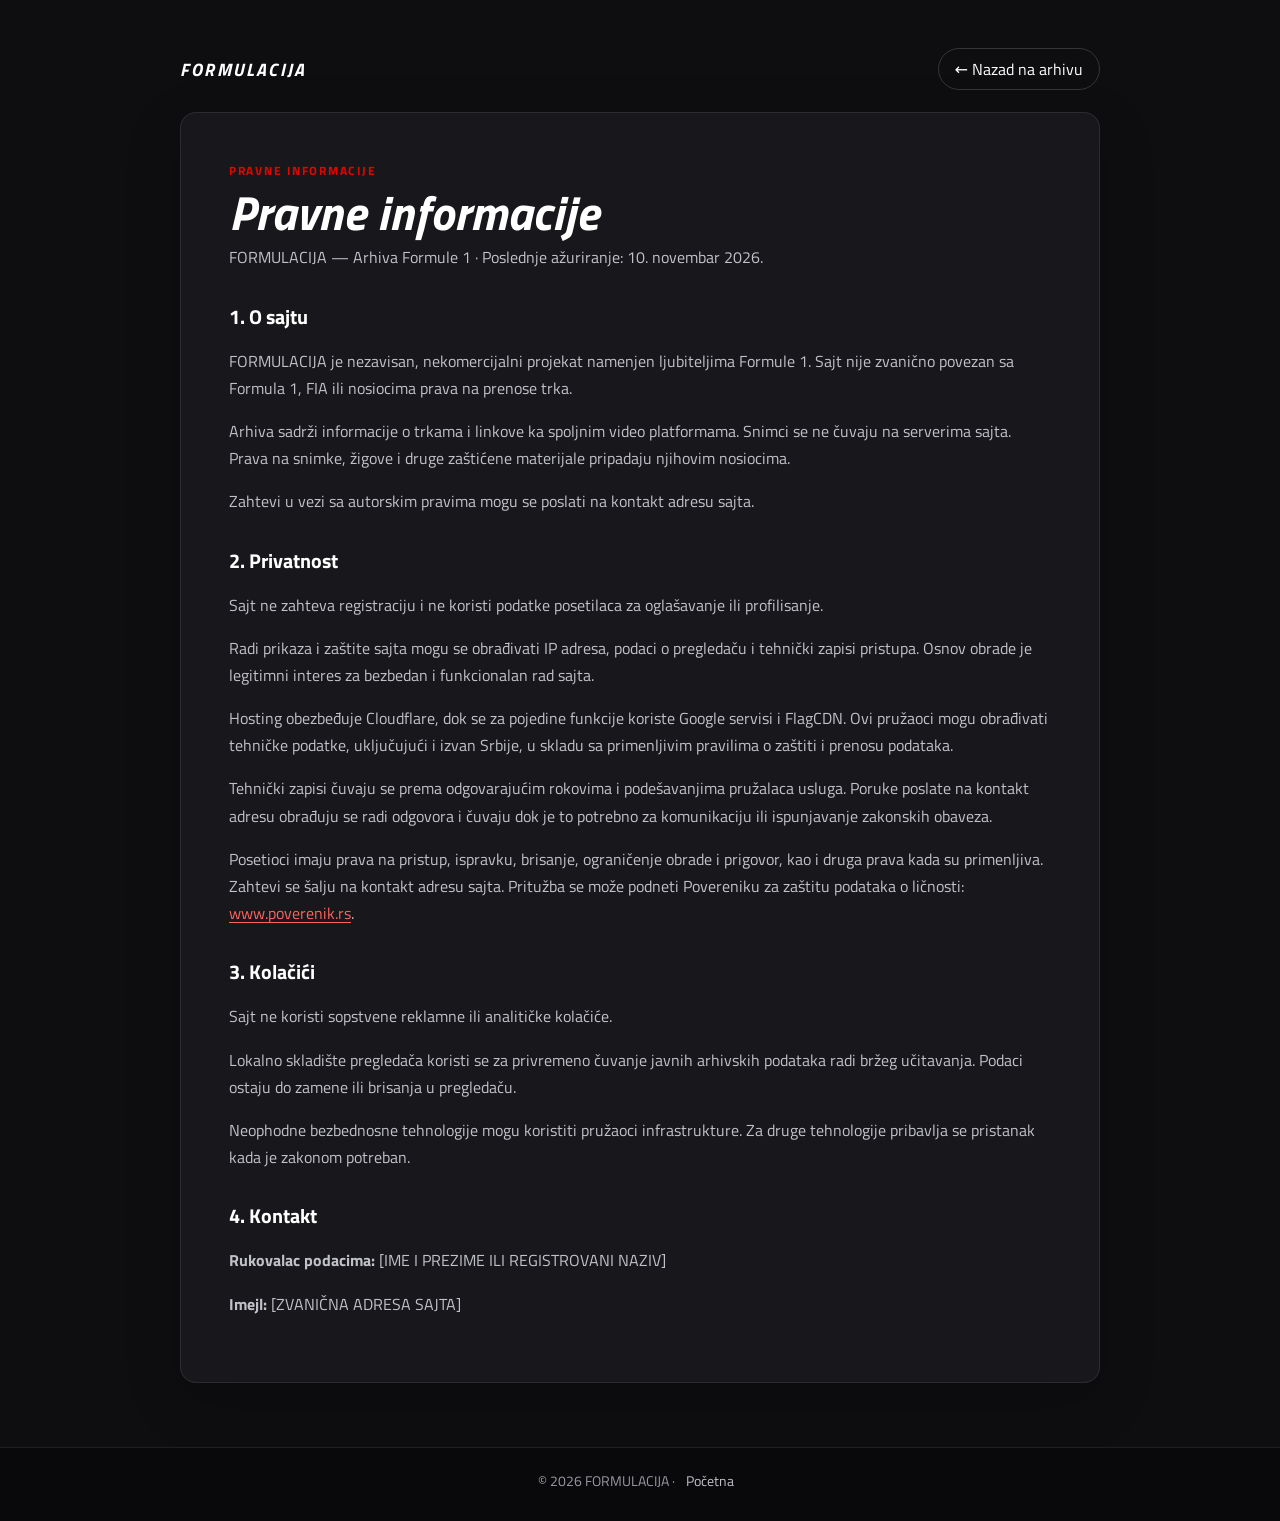
==== html/pravneinformacije.html @ edf64f84 "V2.5 - Dodata samo jedna stranica pravne informacije sve ostalo izbrisano i dodatno da se na pocetno" ====
<!DOCTYPE html>
<html lang="sr-Latn">
<head>
  <meta charset="UTF-8">
  <meta name="viewport" content="width=device-width, initial-scale=1, viewport-fit=cover">

  <meta name="description" content="Pravne informacije internet prezentacije FORMULACIJA — Arhiva Formule 1.">

  <link rel="stylesheet" href="../css/pravneinformacije.css">

  <title>Pravne informacije | FORMULACIJA</title>

  <link rel="apple-touch-icon" sizes="180x180" href="../img/logo/logosaig.jpg">
  <link rel="icon" type="image/png" sizes="32x32" href="../img/logo/logosaig.jpg">
  <link rel="icon" type="image/png" sizes="16x16" href="../img/logo/logosaig.jpg">
  <link rel="manifest" href="../img/logo/site.webmanifest">

  <link href="https://fonts.googleapis.com/css2?family=Titillium+Web:ital,wght@0,400;0,600;0,700;1,700;1,900&display=swap" rel="stylesheet">

  <link rel="stylesheet" href="../css/style.css">
  <link rel="stylesheet" href="../css/cookies.css">
</head>

<body class="legal-page">

  <div class="legal-wrap">

    <div class="legal-top">
      <a class="legal-brand" href="../index.html">FORMULACIJA</a>
      <a class="legal-back" href="../index.html">← Nazad na arhivu</a>
    </div>

    <main class="legal-card">

      <div class="legal-eyebrow">Pravne informacije</div>

      <h1>Pravne informacije</h1>

      <p class="legal-subtitle">
        FORMULACIJA — Arhiva Formule 1 · Poslednje ažuriranje: 10. novembar 2026.
      </p>

      <h2>1. O sajtu</h2>

      <p>
        FORMULACIJA je nezavisan, nekomercijalni projekat namenjen ljubiteljima Formule 1. Sajt nije zvanično povezan sa Formula 1, FIA ili nosiocima prava na prenose trka.
      </p>

      <p>
        Arhiva sadrži informacije o trkama i linkove ka spoljnim video platformama. Snimci se ne čuvaju na serverima sajta. Prava na snimke, žigove i druge zaštićene materijale pripadaju njihovim nosiocima.
      </p>

      <p>
        Zahtevi u vezi sa autorskim pravima mogu se poslati na kontakt adresu sajta.
      </p>


      <h2>2. Privatnost</h2>

      <p>
        Sajt ne zahteva registraciju i ne koristi podatke posetilaca za oglašavanje ili profilisanje.
      </p>

      <p>
        Radi prikaza i zaštite sajta mogu se obrađivati IP adresa, podaci o pregledaču i tehnički zapisi pristupa. Osnov obrade je legitimni interes za bezbedan i funkcionalan rad sajta.
      </p>

      <p>
        Hosting obezbeđuje Cloudflare, dok se za pojedine funkcije koriste Google servisi i FlagCDN. Ovi pružaoci mogu obrađivati tehničke podatke, uključujući i izvan Srbije, u skladu sa primenljivim pravilima o zaštiti i prenosu podataka.
      </p>

      <p>
        Tehnički zapisi čuvaju se prema odgovarajućim rokovima i podešavanjima pružalaca usluga. Poruke poslate na kontakt adresu obrađuju se radi odgovora i čuvaju dok je to potrebno za komunikaciju ili ispunjavanje zakonskih obaveza.
      </p>

      <p>
        Posetioci imaju prava na pristup, ispravku, brisanje, ograničenje obrade i prigovor, kao i druga prava kada su primenljiva. Zahtevi se šalju na kontakt adresu sajta. Pritužba se može podneti Povereniku za zaštitu podataka o ličnosti:
        <a href="https://www.poverenik.rs/"
           target="_blank"
           rel="noopener noreferrer">www.poverenik.rs</a>.
      </p>


      <h2 id="kolacici">3. Kolačići</h2>

      <p>
        Sajt ne koristi sopstvene reklamne ili analitičke kolačiće.
      </p>

      <p>
        Lokalno skladište pregledača koristi se za privremeno čuvanje javnih arhivskih podataka radi bržeg učitavanja. Podaci ostaju do zamene ili brisanja u pregledaču.
      </p>

      <p>
        Neophodne bezbednosne tehnologije mogu koristiti pružaoci infrastrukture. Za druge tehnologije pribavlja se pristanak kada je zakonom potreban.
      </p>


      <h2>4. Kontakt</h2>

      <p>
        <strong>Rukovalac podacima:</strong>
        [IME I PREZIME ILI REGISTROVANI NAZIV]
      </p>

      <p>
        <strong>Imejl:</strong>
        [ZVANIČNA ADRESA SAJTA]
      </p>

    </main>

  </div>

  <footer class="legal-footer">
    © 2026 FORMULACIJA ·
    <a href="../index.html">Početna</a>
  </footer>

  <script src="../js/cookies.js"></script>

</body>
</html>
---- css/pravneinformacije.css ----
.legal-wrap {
      width: min(100% - 32px, 920px);
      margin: 48px auto 64px;
      flex: 1;
    }

    .legal-top {
      display: flex;
      align-items: center;
      justify-content: space-between;
      gap: 18px;
      margin-bottom: 22px;
    }

    .legal-brand {
      font-size: 1.15rem;
      font-weight: 900;
      font-style: italic;
      letter-spacing: .12em;
      color: #fff;
    }

    .legal-back {
      color: #fff;
      border: 1px solid rgba(255,255,255,.16);
      border-radius: 999px;
      padding: 8px 16px;
      transition: .2s;
    }

    .legal-back:hover {
      background: #e10600;
      border-color: #e10600;
    }

    .legal-card {
      background: #17171c;
      border: 1px solid rgba(255,255,255,.09);
      border-radius: 16px;
      padding: clamp(22px,5vw,48px);
      box-shadow: 0 18px 55px rgba(0,0,0,.2);
    }

    .legal-eyebrow {
      color: #e10600;
      font-weight: 700;
      letter-spacing: .14em;
      text-transform: uppercase;
      font-size: .78rem;
    }

    .legal-card h1 {
      font-size: clamp(2rem,5vw,3rem);
      line-height: 1.05;
      margin: 8px 0 6px;
      font-style: italic;
    }

    .legal-subtitle {
      color: #9a9aa5;
      margin: 0 0 28px;
    }

    .legal-card h2 {
      font-size: 1.24rem;
      margin: 30px 0 10px;
      color: #fff;
    }

    .legal-card h3 {
      font-size: 1.02rem;
      margin: 20px 0 8px;
      color: #fff;
    }

    .legal-card p,
    .legal-card li {
      color: #c1c1c9;
      line-height: 1.7;
    }

    .legal-card ul {
      padding-left: 22px;
    }

    .legal-card a {
      color: #ff625e;
      text-decoration: underline;
      text-underline-offset: 3px;
    }

    .legal-card code {
      color: #fff;
      background: #25252c;
      padding: 2px 5px;
      border-radius: 4px;
      overflow-wrap: anywhere;
    }

    .legal-note {
      padding: 14px 16px;
      border-left: 3px solid #e10600;
      background: #202026;
      border-radius: 0 8px 8px 0;
      color: #c1c1c9;
      margin: 22px 0;
    }

    .legal-footer {
      border-top: 1px solid rgba(255,255,255,.09);
      padding: 22px 16px 30px;
      text-align: center;
      color: #9a9aa5;
      font-size: .88rem;
    }

    .legal-footer a {
      color: #c1c1c9;
      margin: 0 8px;
    }

    .legal-footer a:hover {
      color: #e10600;
    }

    @media(max-width:600px) {
      .legal-wrap {
        margin-top: 28px;
      }

      .legal-top {
        align-items: flex-start;
      }

      .legal-card {
        border-radius: 12px;
      }
    }
---- css/style.css ----
/* GLOBAL CSS */

/*BOJE*/
:root {
  --bg: #0e0e11;
  --surface: #17171c;
  --line: rgba(255, 255, 255, 0.09);
  --red: #e10600;
  --red-d: #9b000c;
  --red-dd: #5a0007;
  --white: #fff;
  --mute: #9a9aa5;
  color-scheme: dark;
  box-sizing: border-box;
  padding-top: env(safe-area-inset-top, 0px);
  padding-bottom: env(safe-area-inset-bottom, 0px);
}

html {
  scroll-padding-top: env(safe-area-inset-top, 0px);
  height: 100%;
  scroll-behavior: smooth; 
}

*,
*::before,
*::after {
  box-sizing: inherit;
}

body {
  margin: 0;
  min-height: 100%;
  background: var(--bg);
  color: var(--white);
  font-family: 'Titillium Web', system-ui, sans-serif;
  display: flex;
  flex-direction: column;
}

body::before {
  content: "";
  position: fixed;
  inset: 0 0 auto;
  height: env(safe-area-inset-top, 0px);
  background: var(--red-dd);
  z-index: 10;
}

a {
  color: inherit;
  text-decoration: none;
}

button,
select,
input {
  font: inherit;
  color: inherit;
}

:focus-visible {
  outline: 2px solid #fff;
  outline-offset: 3px;
}

/* VELIKO SLOVO F IZ HEADER-A */
.top {
  position: relative;
  height: 200px;
  overflow: hidden;
  background:
    repeating-linear-gradient(115deg, rgba(255, 255, 255, 0.035) 0 2px, transparent 2px 46px),
    radial-gradient(120% 140% at 85% 0%, #b0000e 0%, var(--red-d) 38%, var(--red-dd) 100%);
}

.bar.fixed {
  position: fixed;
  top: 0;
  left: 0;
  right: 0;

  background: rgba(14,14,17,.9);
  backdrop-filter: blur(14px);

  border-bottom: 2px solid var(--red);
  z-index: 9999;
}

.bar {
  position: absolute;
  left: 0;
  right: 0;
  top: 20px;
  height: 58px;
  background: #fff;
  border-top-left-radius: 58px;
  display: flex;
  align-items: center;
  justify-content: flex-end;
  padding-right: clamp(14px, 3vw, 48px);
}

.stem {
  position: absolute;
  left: 0;
  top: 20px;
  width: 78px;
  height: 160px;
  background: #fff;
  border-top-left-radius: 58px;
  display: flex;
  align-items: flex-end;
  justify-content: center;
  padding-bottom: 26px;
}

.stem svg {
  width: 32px;
  height: 44px;
  display: block;
}

nav {
  display: flex;
  gap: clamp(16px, 3vw, 40px);
  font-weight: 700;
  font-size: 1.02rem;
}

nav a {
  color: var(--red-dd);
  padding: 4px 0;
  border-bottom: 2px solid transparent;
  transition: color 0.2s;
}

nav a:hover {
  color: var(--red);
}

nav a.active {
  border-color: var(--red);
  color: var(--red);
}

.word {
  position: absolute;
  left: 102px;
  top: 98px;
  margin: 0;
  font-size: clamp(1.9rem, 5.4vw, 3.7rem);
  font-weight: 900;
  font-style: italic;
  letter-spacing: 0.14em;
  line-height: 1;
  text-shadow: 0 2px 6px rgba(0, 0, 0, 0.35);
  white-space: nowrap;
}

.rule {
  height: 4px;
  background: linear-gradient(90deg, var(--red), transparent 70%);
}

/* ARHIVA */
main {
  width: 100%;
  max-width: 1280px;
  margin: 0 auto;
  padding: 36px clamp(16px, 4vw, 48px) 56px;
  flex: 1;
}

.lead {
  max-width: 60ch;
  margin: 0 0 24px;
  color: var(--mute);
  font-size: 1.05rem;
  line-height: 1.5;
}

.lead strong {
  color: #fff;
  font-weight: 600;
}

.tools {
  display: grid;
  grid-template-columns: minmax(0, 1fr);
  gap: 14px;
  margin-bottom: 34px;
}

.row {
  display: flex;
  flex-wrap: wrap;
  gap: 12px;
  align-items: center;
}

.field {
  position: relative;
  flex: 1 1 180px;
  min-width: 0;
}

.field label {
  position: absolute;
  left: 16px;
  top: 7px;
  font-size: 0.72rem;
  color: var(--mute);
  pointer-events: none;
}

select,
.search input {
  width: 100%;
  height: 56px;
  background: var(--surface);
  border: 1px solid var(--line);
  border-radius: 14px;
  padding: 22px 40px 0 16px;
  appearance: none;
  font-weight: 600;
  cursor: pointer;
}

select {
  background-image: url("data:image/svg+xml,%3Csvg xmlns='http://www.w3.org/2000/svg' width='14' height='14' viewBox='0 0 24 24' fill='none' stroke='%239a9aa5' stroke-width='3'%3E%3Cpath d='M5 9l7 7 7-7'/%3E%3C/svg%3E");
  background-repeat: no-repeat;
  background-position: right 16px center;
}

.search {
  flex: 2 1 260px;
}

.search input {
  padding: 0 16px;
  cursor: text;
  font-weight: 400;
}

.search input::placeholder {
  color: var(--mute);
}

select:hover,
.search input:hover {
  border-color: rgba(225, 6, 0, 0.5);
}

.seg {
  display: flex;
  gap: 8px;
  flex-wrap: wrap;
}

.seg button {
  background: transparent;
  border: 1px solid var(--line);
  border-radius: 999px;
  padding: 9px 20px;
  font-weight: 600;
  cursor: pointer;
  transition: background 0.2s, border-color 0.2s;
}

.seg button:hover {
  border-color: var(--red);
}

.seg button[aria-pressed="true"] {
  background: var(--red);
  border-color: var(--red);
}

.head {
  display: flex;
  align-items: baseline;
  justify-content: space-between;
  gap: 16px;
  border-bottom: 1px solid var(--line);
  padding-bottom: 12px;
  margin-bottom: 24px;
}

.head h2 {
  margin: 0;
  font-size: 1.6rem;
  font-weight: 700;
  font-style: italic;
}

.head span {
  color: var(--mute);
  font-size: 0.95rem;
}

.grid {
  display: grid;
  grid-template-columns: repeat(auto-fill, minmax(290px, 1fr));
  gap: 24px;
}

.card {
  all: unset;
  box-sizing: border-box;
  display: flex;
  flex-direction: column;
  background: var(--surface);
  border: 1px solid var(--line);
  border-radius: 12px;
  overflow: hidden;
  cursor: pointer;
  transition: border-color 0.25s, transform 0.25s;
}

.card:hover {
  border-color: var(--red);
  transform: translateY(-4px);
}

.card:focus-visible {
  outline: 2px solid #fff;
  outline-offset: 3px;
}

.thumb {
  position: relative;
  aspect-ratio: 16 / 9;
  overflow: hidden;
  display: flex;
  align-items: flex-end;
  padding: 14px 16px;
  background:
    repeating-linear-gradient(115deg, rgba(255, 255, 255, 0.05) 0 2px, transparent 2px 34px),
    linear-gradient(135deg, var(--c1), var(--c2));
}

.thumb b {
  font-size: 2.1rem;
  font-weight: 900;
  font-style: italic;
  line-height: 1;
  opacity: 0.92;
  text-shadow: 0 2px 8px rgba(0, 0, 0, 0.4);
}

.tag {
  position: absolute;
  left: 12px;
  top: 12px;
  background: #fff;
  color: var(--red-dd);
  font-weight: 700;
  font-size: 0.82rem;
  padding: 3px 10px;
  border-radius: 6px 0 6px 0;
}

.play {
  position: absolute;
  right: 14px;
  top: 50%;
  width: 52px;
  height: 52px;
  margin-top: -26px;
  border-radius: 50%;
  background: var(--red);
  display: grid;
  place-items: center;
  opacity: 0;
  transform: scale(0.8);
  transition: opacity 0.25s, transform 0.25s;
}

.card:hover .play,
.card:focus-visible .play {
  opacity: 1;
  transform: none;
}

.info {
  padding: 16px 18px 14px;
}

.info h3 {
  margin: 0 0 6px;
  font-size: 1.12rem;
  font-weight: 700;
}

.info p {
  margin: 0;
  color: var(--mute);
  font-size: 0.92rem;
  line-height: 1.45;
}

.meta {
  display: flex;
  justify-content: space-between;
  margin-top: 14px;
  padding-top: 10px;
  border-top: 1px solid var(--line);
  font-size: 0.85rem;
  color: var(--mute);
}

.meta em {
  font-style: normal;
  color: var(--red);
  font-weight: 600;
}

.empty {
  grid-column: 1 / -1;
  padding: 48px 0;
  color: var(--mute);
  text-align: center;
}

.more {
  display: block;
  margin: 34px auto 0;
  background: transparent;
  border: 1px solid var(--red);
  border-radius: 999px;
  padding: 12px 32px;
  font-weight: 700;
  cursor: pointer;
  transition: background 0.2s;
}

.more:hover {
  background: var(--red);
}

/* PLEJER (AKO SE IKAD BUDE DODAO) */
dialog {
  width: min(920px, 92vw);
  padding: 0;
  border: 1px solid var(--red-d);
  border-radius: 14px;
  background: var(--surface);
  color: #fff;
}

dialog::backdrop {
  background: rgba(0, 0, 0, 0.78);
}

.stage {
  aspect-ratio: 16 / 9;
  background: linear-gradient(135deg, #1c1c22, #0a0a0c);
  display: grid;
  place-items: center;
  text-align: center;
  color: var(--mute);
  padding: 20px;
}

.dh {
  display: flex;
  justify-content: space-between;
  align-items: center;
  gap: 16px;
  padding: 14px 18px;
}

.dh h3 {
  margin: 0;
  font-size: 1.15rem;
}

.dh button {
  background: var(--red);
  border: 0;
  border-radius: 999px;
  padding: 8px 20px;
  font-weight: 700;
  cursor: pointer;
}


.bar {
  transition: all .3s ease;
}

.bar.fixed {
  position: fixed;
  top: 0;
  left: 0;
  right: 0;

  background: rgba(14,14,17,.9);
  backdrop-filter: blur(14px);

  border-bottom: 2px solid var(--red);
  z-index: 9999;
}

.bar.fixed nav a {
  color: #fff;
}

.bar.fixed nav a:hover {
  color: var(--red);
}

/* FOOTER */
footer {
  border-top: 1px solid var(--line);
  background: #09090b;
  padding: 28px clamp(16px, 4vw, 48px) 32px;
}

.fin {
  max-width: 1280px;
  margin: 0 auto;
  display: flex;
  flex-wrap: wrap;
  gap: 20px;
  align-items: center;
  justify-content: space-between;
}

.soc {
  display: flex;
  gap: 10px;
  flex-wrap: wrap;
}

.soc a {
  border: 1px solid var(--line);
  border-radius: 999px;
  padding: 8px 18px;
  font-weight: 600;
  transition: background 0.2s, border-color 0.2s;
}

.soc a:hover {
  background: var(--red);
  border-color: var(--red);
}

footer small {
  color: var(--mute);
}

.legal-links {
  display: flex;
  flex-wrap: wrap;
  gap: 18px;
  font-size: 0.9rem;
  color: var(--mute);
}

.legal-links a {
  transition: color 0.2s ease;
}

.legal-links a:hover {
  color: var(--red);
}

/* O NAMA SEKCIJA */
.about-section {
  width: 100%;
  max-width: 900px;
  margin: 60px auto 40px;
  padding: 40px 30px;
  background: var(--surface);
  border: 1px solid var(--line);
  border-radius: 16px;
  position: relative;
  overflow: hidden;
}

/* CRVENA LINIJA */
.about-section::before {
  content: "";
  position: absolute;
  left: 0;
  top: 0;
  bottom: 0;
  width: 4px;
  background: linear-gradient(to bottom, var(--red), var(--red-d));
}

.about-header {
  margin-bottom: 20px;
}

.about-header h2 {
  margin: 0;
  font-size: 1.5rem;
  font-weight: 700;
  font-style: italic;
  letter-spacing: 1px;
}

.about-subtitle {
  color: var(--mute);
  font-size: 0.9rem;
  text-transform: uppercase;
  letter-spacing: 2px;
}

.about-content {
  display: flex;
  flex-direction: column;
  gap: 16px;
  color: var(--mute);
  font-size: 1.02rem;
  line-height: 1.6;
}

.about-content strong {
  color: var(--white);
  font-weight: 600;
}

.about-socials {
  display: flex;
  gap: 12px;
  margin-top: 28px;
  flex-wrap: wrap;
}

.soc-btn {
  background: transparent;
  border: 1px solid var(--line);
  color: var(--white);
  padding: 10px 24px;
  border-radius: 999px;
  font-weight: 600;
  font-size: 0.9rem;
  text-decoration: none;
  transition: all 0.2s ease;
}

.soc-btn:hover {
  background: var(--red);
  border-color: var(--red);
  transform: translateY(-2px);
}

/* MOBILNI UREDJAJI */
@media (max-width: 640px) {
  .top {
    height: 150px;
  }

  .bar {
    top: 14px;
    height: 44px;
    border-top-left-radius: 44px;
  }

  .stem {
    top: 14px;
    width: 56px;
    height: 118px;
    border-top-left-radius: 44px;
    padding-bottom: 18px;
  }

  .stem svg {
    width: 24px;
    height: 33px;
  }

  nav {
    font-size: 0.82rem;
    gap: 14px;
  }

  .word {
    left: 72px;
    top: 74px;
    font-size: clamp(1.3rem, 7.6vw, 2rem);
    letter-spacing: 0.1em;
  }

  main {
    padding-top: 26px;
  }

  .card:hover {
    transform: none;
  }

  .play {
    opacity: 1;
    transform: none;
    width: 44px;
    height: 44px;
    margin-top: -22px;
  }
}

@media (prefers-reduced-motion: reduce) {
  * {
    transition: none !important;
  }
}
---- css/cookies.css ----
/* FORMULACIJA — COOKIE MANAGER */

:root {
  --fc-bg: #17171c;
  --fc-panel: #202026;
  --fc-border: rgba(255,255,255,.13);
  --fc-text: #fff;
  --fc-muted: #b7b7c0;
  --fc-red: #9b000c;
  --fc-red-bright: #e10600;
  --fc-shadow: 0 18px 60px rgba(0,0,0,.48);
}

.fc-hidden {
  display: none !important;
}

/* GLAVNI BANNER */

.fc-banner {
  position: fixed;
  z-index: 2147483000;
  left: 20px;
  right: 20px;
  bottom: 20px;
  width: min(760px, calc(100% - 40px));
  margin-inline: auto;
  padding: 22px;
  color: var(--fc-text);
  background: var(--fc-bg);
  border: 1px solid var(--fc-border);
  border-top: 3px solid var(--fc-red-bright);
  border-radius: 14px;
  box-shadow: var(--fc-shadow);
  font-family: inherit;
}

.fc-brand-row,
.fc-settings-heading,
.fc-category-row {
  display: flex;
  align-items: center;
  justify-content: space-between;
  gap: 16px;
}

.fc-brand {
  color: var(--fc-text);
  font-size: 1rem;
  font-weight: 900;
  font-style: italic;
  letter-spacing: .12em;
}

.fc-kicker {
  color: #ff625e;
  font-size: .72rem;
  font-weight: 700;
  letter-spacing: .12em;
  text-transform: uppercase;
}

.fc-banner h2,
.fc-settings h2 {
  margin: 10px 0 7px;
  color: var(--fc-text);
  font-size: 1.25rem;
  line-height: 1.25;
}

.fc-banner p,
.fc-settings p {
  margin: 0;
  color: var(--fc-muted);
  font-size: .94rem;
  line-height: 1.55;
}

.fc-banner a,
.fc-settings a {
  color: #ff7772;
  text-decoration: underline;
  text-underline-offset: 3px;
}

/* DUGMAD */

.fc-actions {
  display: flex;
  flex-wrap: wrap;
  justify-content: flex-end;
  gap: 9px;
  margin-top: 18px;
}

.fc-btn {
  min-height: 42px;
  padding: 9px 16px;
  border: 1px solid var(--fc-border);
  border-radius: 999px;
  background: transparent;
  color: var(--fc-text);
  font: inherit;
  font-size: .9rem;
  font-weight: 700;
  cursor: pointer;
  transition:
    background .18s ease,
    border-color .18s ease,
    transform .18s ease;
}

.fc-btn:hover {
  border-color: var(--fc-red-bright);
  transform: translateY(-1px);
}

.fc-btn:focus-visible {
  outline: 2px solid #fff;
  outline-offset: 3px;
}

.fc-btn-primary {
  background: var(--fc-red);
  border-color: var(--fc-red);
}

.fc-btn-primary:hover {
  background: var(--fc-red-bright);
  border-color: var(--fc-red-bright);
}

.fc-btn-quiet {
  color: var(--fc-muted);
}

/* OVERLAY I PODESAVANJA */

.fc-overlay {
  position: fixed;
  z-index: 2147483001;
  inset: 0;
  display: grid;
  place-items: center;
  padding: 18px;
  background: rgba(0,0,0,.78);
  backdrop-filter: blur(5px);
}

.fc-settings {
  width: min(620px, 100%);
  max-height: min(86vh, 760px);
  overflow: auto;
  padding: 24px;
  color: var(--fc-text);
  background: var(--fc-bg);
  border: 1px solid var(--fc-border);
  border-top: 3px solid var(--fc-red-bright);
  border-radius: 15px;
  box-shadow: var(--fc-shadow);
  font-family: inherit;
}

.fc-close {
  width: 38px;
  height: 38px;
  flex: 0 0 auto;
  border: 1px solid var(--fc-border);
  border-radius: 50%;
  color: var(--fc-text);
  background: transparent;
  font-size: 1.2rem;
  cursor: pointer;
}

/* KATEGORIJE */

.fc-category-list {
  margin-top: 18px;
  border-top: 1px solid var(--fc-border);
}

.fc-category-row {
  padding: 15px 0;
  border-bottom: 1px solid var(--fc-border);
}

.fc-category-copy {
  min-width: 0;
}

.fc-category-copy strong {
  display: block;
  margin-bottom: 3px;
  color: var(--fc-text);
}

.fc-category-copy span {
  display: block;
  color: var(--fc-muted);
  font-size: .87rem;
  line-height: 1.4;
}

.fc-always-on {
  color: #8fe0a2;
  font-size: .82rem;
  font-weight: 700;
  white-space: nowrap;
}


.fc-switch {
  position: relative;
  width: 48px;
  height: 27px;
  flex: 0 0 auto;
}

.fc-switch input {
  position: absolute;
  width: 1px;
  height: 1px;
  opacity: 0;
}

.fc-switch span {
  position: absolute;
  inset: 0;
  border: 1px solid rgba(255,255,255,.2);
  border-radius: 999px;
  background: #41414a;
  cursor: pointer;
  transition: background .18s ease;
}

.fc-switch span::after {
  content: "";
  position: absolute;
  top: 3px;
  left: 3px;
  width: 19px;
  height: 19px;
  border-radius: 50%;
  background: #fff;
  transition: transform .18s ease;
}

.fc-switch input:checked + span {
  background: var(--fc-red);
  border-color: var(--fc-red);
}

.fc-switch input:checked + span::after {
  transform: translateX(21px);
}

.fc-switch input:focus-visible + span {
  outline: 2px solid #fff;
  outline-offset: 3px;
}

.fc-settings-footer {
  display: flex;
  flex-wrap: wrap;
  justify-content: flex-end;
  gap: 9px;
  margin-top: 20px;
}

/* DUGME ZA PONOVNO OTVARANJE */

.fc-privacy-launcher {
  position: fixed;
  z-index: 2147482999;
  right: 16px;
  bottom: 16px;
  padding: 9px 13px;
  border: 1px solid var(--fc-border);
  border-radius: 999px;
  background: #17171c;
  color: #fff;
  box-shadow: 0 6px 24px rgba(0,0,0,.3);
  font: inherit;
  font-size: .82rem;
  font-weight: 700;
  cursor: pointer;
}

.fc-privacy-launcher:hover {
  border-color: var(--fc-red-bright);
}

/* MOBILNI UREDJAJI */

@media (max-width: 600px) {
  .fc-banner {
    left: 10px;
    right: 10px;
    bottom: 10px;
    width: calc(100% - 20px);
    padding: 17px;
  }

  .fc-actions {
    display: grid;
    grid-template-columns: 1fr;
  }

  .fc-actions .fc-btn {
    width: 100%;
  }

  .fc-settings {
    padding: 18px;
  }

  .fc-settings-footer {
    display: grid;
    grid-template-columns: 1fr;
  }

  .fc-settings-footer .fc-btn {
    width: 100%;
  }

  .fc-privacy-launcher {
    right: 10px;
    bottom: 10px;
  }
}

/* PODESAVANJE ZA KORISNIKE KOJI NE ZELE ANIMACIJE */

@media (prefers-reduced-motion: reduce) {
  .fc-btn,
  .fc-switch span,
  .fc-switch span::after {
    transition: none !important;
  }
}
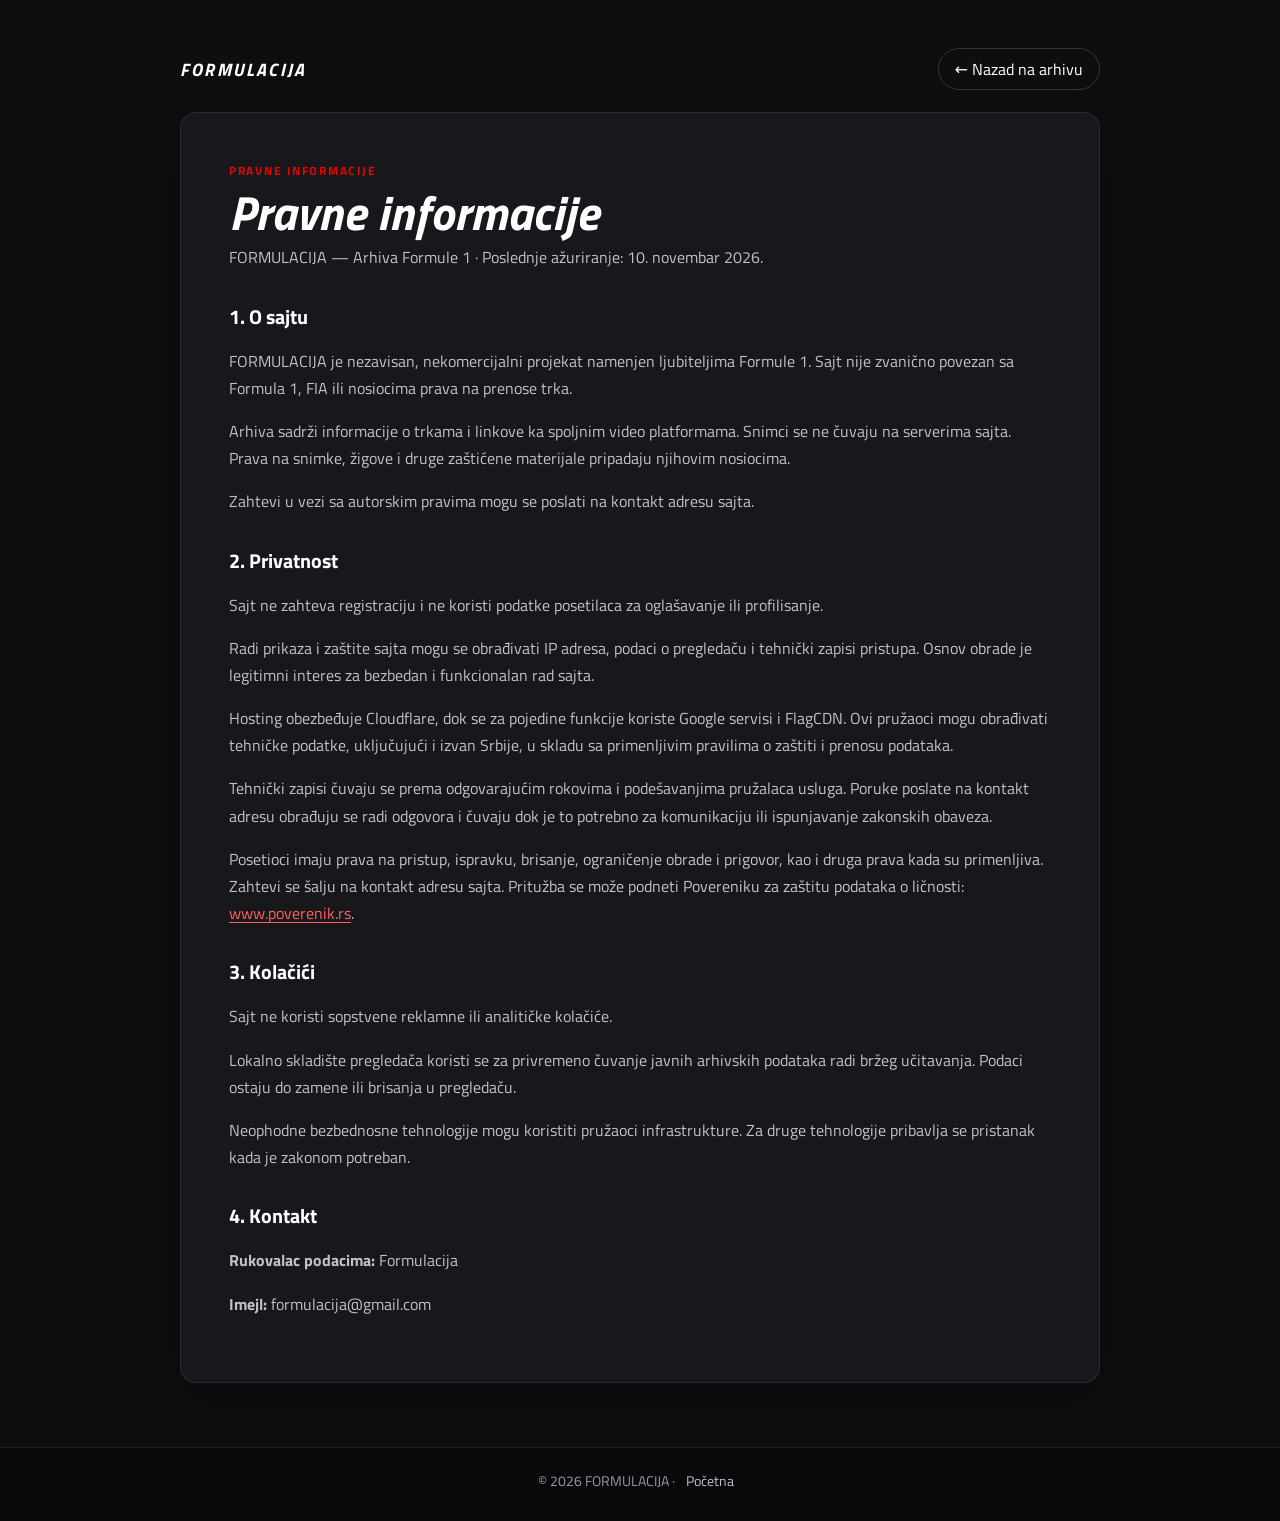
==== commit 3729f205: "Ispravljenje pravne informacije" ====
--- a/html/pravneinformacije.html
+++ b/html/pravneinformacije.html
@@ -101,12 +101,12 @@
 
       <p>
         <strong>Rukovalac podacima:</strong>
-        [IME I PREZIME ILI REGISTROVANI NAZIV]
+        Formulacija
       </p>
 
       <p>
         <strong>Imejl:</strong>
-        [ZVANIČNA ADRESA SAJTA]
+        formulacija@gmail.com
       </p>
 
     </main>
--- a/css/style.css
+++ b/css/style.css
@@ -101,6 +101,19 @@
   padding-right: clamp(14px, 3vw, 48px);
 }
 
+.bar {
+  transition: all .3s ease;
+}
+
+
+.bar.fixed nav a {
+  color: #fff;
+}
+
+.bar.fixed nav a:hover {
+  color: var(--red);
+}
+
 .stem {
   position: absolute;
   left: 0;
@@ -486,30 +499,7 @@
 }
 
 
-.bar {
-  transition: all .3s ease;
-}
-
-.bar.fixed {
-  position: fixed;
-  top: 0;
-  left: 0;
-  right: 0;
-
-  background: rgba(14,14,17,.9);
-  backdrop-filter: blur(14px);
-
-  border-bottom: 2px solid var(--red);
-  z-index: 9999;
-}
-
-.bar.fixed nav a {
-  color: #fff;
-}
-
-.bar.fixed nav a:hover {
-  color: var(--red);
-}
+
 
 /* FOOTER */
 footer {
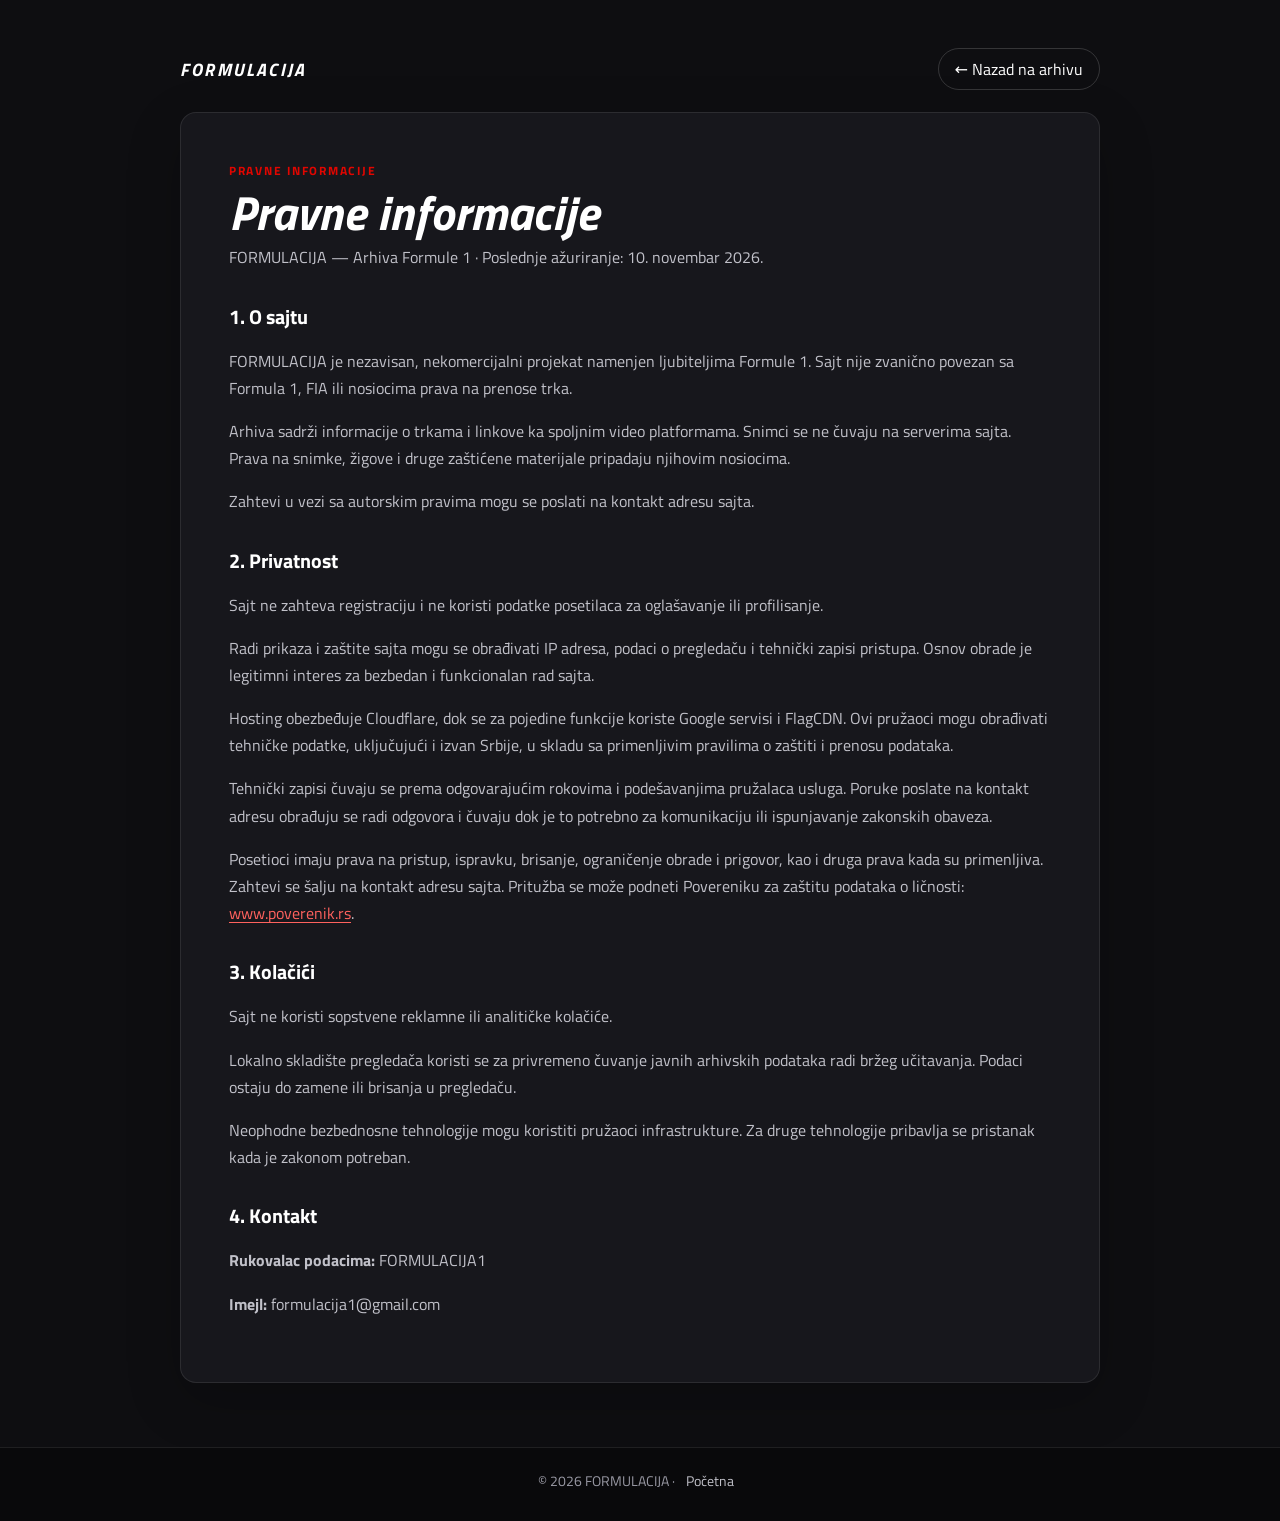
==== commit d8ec774c: "Test 2" ====
--- a/html/pravneinformacije.html
+++ b/html/pravneinformacije.html
@@ -101,12 +101,12 @@
 
       <p>
         <strong>Rukovalac podacima:</strong>
-        Formulacija
+        FORMULACIJA1
       </p>
 
       <p>
         <strong>Imejl:</strong>
-        formulacija@gmail.com
+        formulacija1@gmail.com
       </p>
 
     </main>
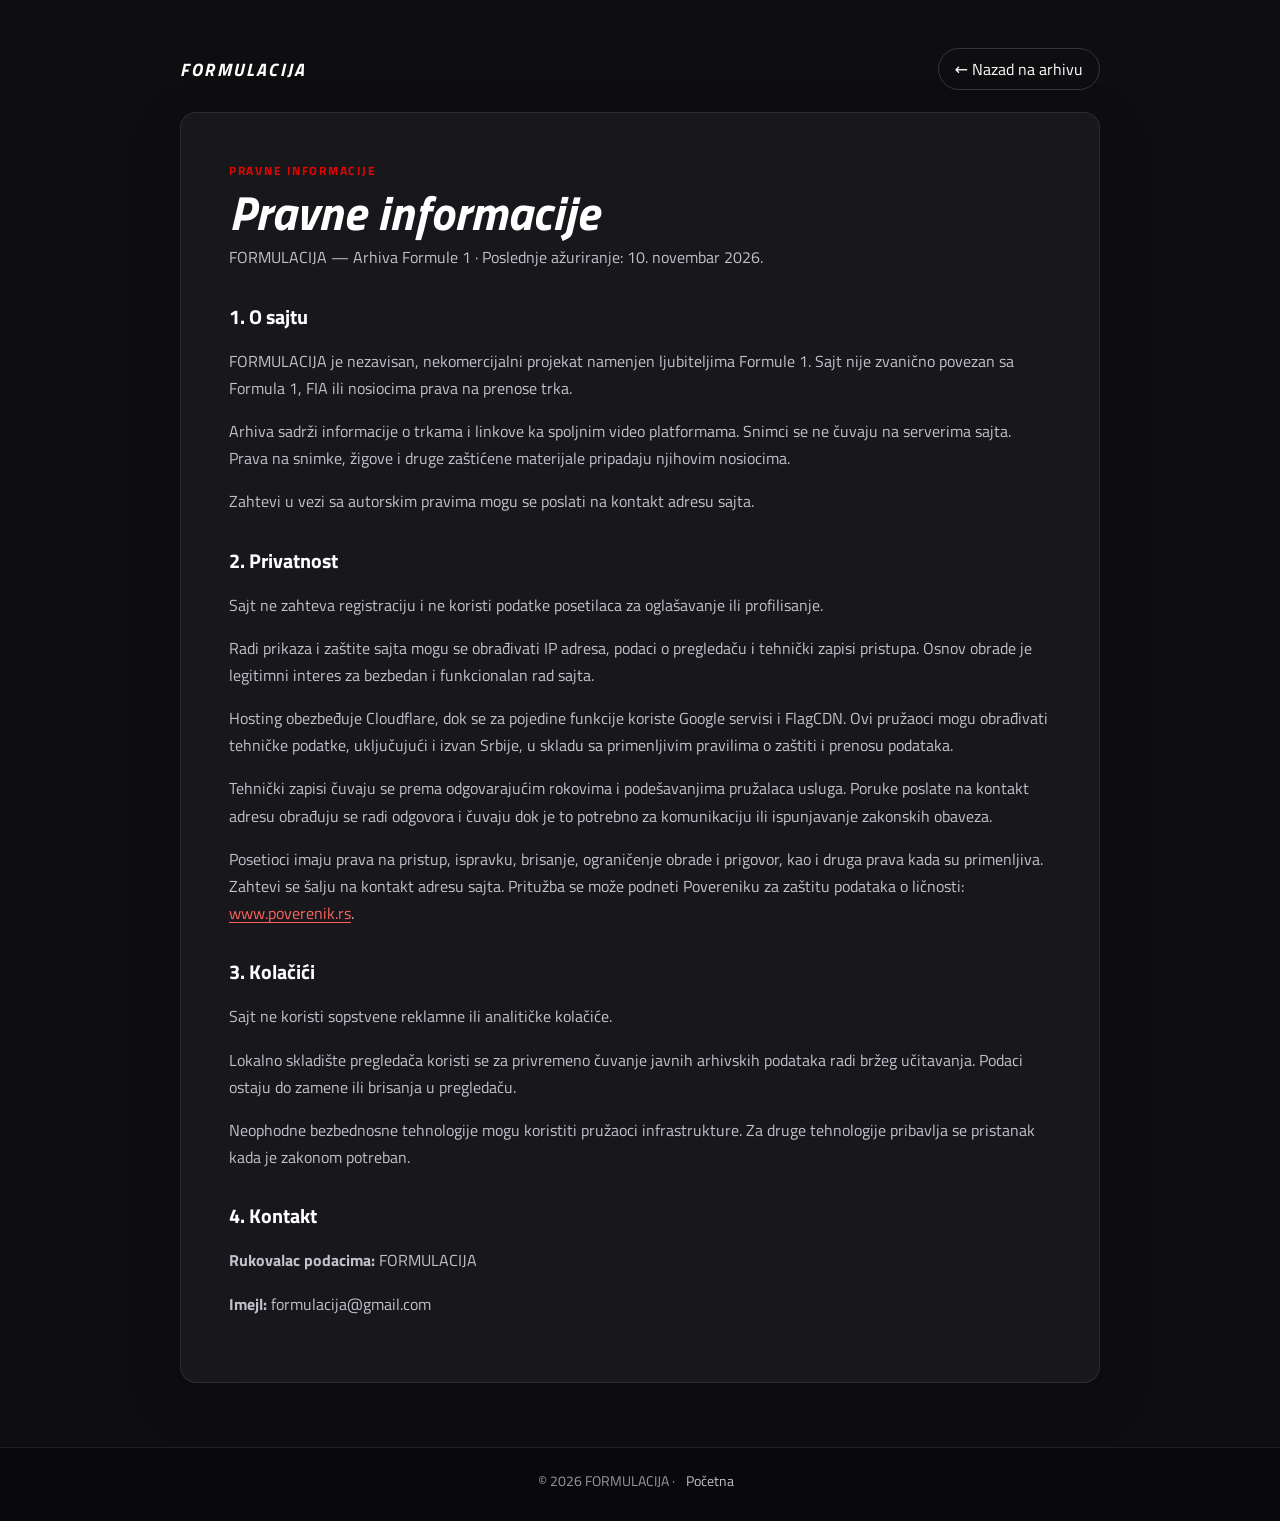
==== commit 00b16305: "Vracanje na staro" ====
--- a/html/pravneinformacije.html
+++ b/html/pravneinformacije.html
@@ -101,12 +101,12 @@
 
       <p>
         <strong>Rukovalac podacima:</strong>
-        FORMULACIJA1
+        FORMULACIJA
       </p>
 
       <p>
         <strong>Imejl:</strong>
-        formulacija1@gmail.com
+        formulacija@gmail.com
       </p>
 
     </main>
